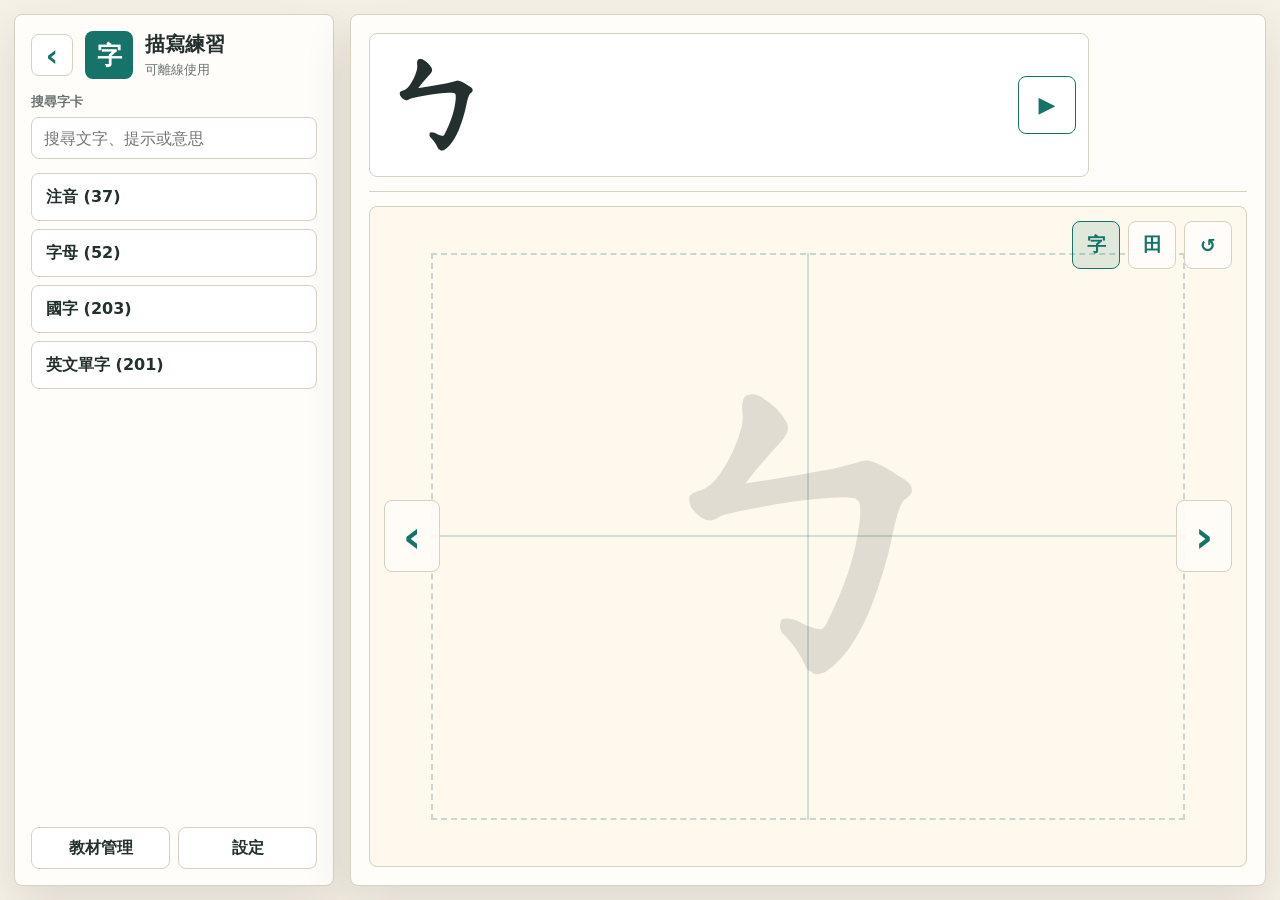
==== copybook/index.html @ 6b513272 "Add copybook stroke order support" ====
<!doctype html>
<html lang="zh-Hant">
  <head>
    <meta charset="UTF-8" />
    <meta name="viewport" content="width=device-width, initial-scale=1, viewport-fit=cover" />
    <meta name="theme-color" content="#f7f3ea" />
    <meta name="apple-mobile-web-app-capable" content="yes" />
    <meta name="apple-mobile-web-app-title" content="Bula Teach" />
    <title>描寫練習 - Bula Teach</title>
    <link rel="manifest" href="../manifest.webmanifest" />
    <link rel="apple-touch-icon" href="../apple-touch-icon.png" />
    <link rel="stylesheet" href="./copybook.css" />
  </head>
  <body>
    <main class="app-shell" id="traceApp">
      <aside class="sidebar" aria-label="字卡分類">
        <div class="brand sidebar-brand">
          <a class="back-button" href="../" aria-label="返回主選單">‹</a>
          <span class="brand-mark">字</span>
          <div>
            <h1>描寫練習</h1>
            <p id="offlineStatus">選擇字卡開始描紅</p>
          </div>
        </div>

        <div class="search-box">
          <label for="searchInput">搜尋字卡</label>
          <input id="searchInput" type="search" placeholder="搜尋文字、提示或意思" />
        </div>

        <nav class="category-list" id="categoryList" aria-label="字卡列表"></nav>

        <div class="sidebar-actions">
          <button class="secondary-button" id="manageButton" type="button">教材管理</button>
          <button class="secondary-button" id="settingsButton" type="button">設定</button>
        </div>
      </aside>

      <section class="workspace" aria-label="描寫練習">
        <header class="card-info">
          <div class="info-card">
            <div class="info-main">
              <h2 id="itemTitle">ㄅ</h2>
            </div>
            <div class="info-detail">
              <strong id="hintText">ㄅ</strong>
              <span id="meaningText">教育部注音發音</span>
            </div>
            <button class="play-button" id="speakButton" type="button" aria-label="播放發音">▶</button>
          </div>
        </header>

        <div class="trace-stage" id="traceStage">
          <div class="guide-lines" aria-hidden="true"></div>
          <div class="trace-text" id="traceText" aria-hidden="true">ㄅ</div>
          <canvas id="traceCanvas" aria-label="描寫區"></canvas>
          <button class="float-nav left" id="prevButton" type="button" aria-label="上一張">‹</button>
          <button class="float-nav right" id="nextButton" type="button" aria-label="下一張">›</button>
          <div class="float-tools" aria-label="描寫工具">
            <button class="float-tool" id="templateButton" type="button" aria-label="顯示或隱藏底稿" title="顯示或隱藏底稿">字</button>
            <button class="float-tool" id="gridButton" type="button" aria-label="切換格線密度" title="切換格線密度">田</button>
            <button class="float-tool" id="clearButton" type="button" aria-label="清除筆跡" title="清除筆跡">↺</button>
          </div>
        </div>
      </section>
    </main>

    <dialog class="modal" id="manageDialog">
      <div class="modal-head">
        <h2 id="formTitle">新增字卡</h2>
        <button class="icon-close" id="closeManageButton" type="button" aria-label="關閉">×</button>
      </div>
      <form class="lesson-form" id="lessonForm" autocomplete="off">
        <label class="field-row" for="customText">
          <span>描紅文字</span>
          <input id="customText" name="customText" type="text" maxlength="18" placeholder="字、注音或英文" required />
        </label>
        <div class="field-grid">
          <label for="customCategory">
            <span>分類</span>
            <select id="customCategory" name="customCategory">
              <option value="hanzi">國字</option>
              <option value="word">英文單字</option>
            </select>
          </label>
          <label for="customHint">
            <span id="customHintLabel">注音</span>
            <input id="customHint" name="customHint" type="text" maxlength="40" placeholder="例如 ㄨㄛˇ" />
          </label>
        </div>
        <div class="field-grid">
          <label class="hanzi-extra-field" for="customPinyin">
            <span>羅馬拼音</span>
            <input id="customPinyin" name="customPinyin" type="text" maxlength="40" placeholder="例如 wǒ" />
          </label>
          <label for="customMeaning">
            <span id="customMeaningLabel">意思</span>
            <input id="customMeaning" name="customMeaning" type="text" maxlength="40" placeholder="意思" />
          </label>
          <label for="customSpeak">
            <span>發音文字</span>
            <input id="customSpeak" name="customSpeak" type="text" maxlength="40" placeholder="留空使用描紅文字" />
          </label>
        </div>
        <div class="form-actions">
          <button class="primary-button" id="saveLessonButton" type="submit">新增</button>
          <button class="secondary-button is-hidden" id="cancelEditButton" type="button">取消編輯</button>
        </div>
      </form>
      <section class="backup-panel" aria-label="教材備份">
        <div>
          <strong>教材備份</strong>
          <p id="backupStatus">本機教材尚未匯出</p>
        </div>
        <div class="backup-actions">
          <button class="secondary-button" id="exportButton" type="button">匯出</button>
          <button class="secondary-button" id="importButton" type="button">匯入</button>
          <button class="secondary-button" id="resetDefaultsButton" type="button">載入預設</button>
          <input class="is-hidden" id="importFileInput" type="file" accept="application/json,.json" />
        </div>
      </section>
      <p class="modal-note">注音與字母為固定教材；這裡只管理國字與英文單字。</p>
      <div class="custom-list" id="customList" aria-label="可編輯字卡"></div>
    </dialog>

    <dialog class="modal small" id="settingsDialog">
      <div class="modal-head">
        <h2>設定</h2>
        <button class="icon-close" id="closeSettingsButton" type="button" aria-label="關閉">×</button>
      </div>
      <label class="switch-row">
        <span>
          <strong>切換字卡自動播放</strong>
          <small>點選字卡或按左右箭頭時自動念一次</small>
        </span>
        <input id="autoPlayToggle" type="checkbox" />
      </label>
    </dialog>

    <script src="../assets/vendor/hanzi-writer-3.7.2.min.js"></script>
    <script src="./copybook.js" type="module"></script>
  </body>
</html>
---- copybook/copybook.css ----
:root {
  color-scheme: light;
  --bg: #f6f1e7;
  --panel: #fffdfa;
  --ink: #23302e;
  --muted: #6b7471;
  --line: #d8d0c1;
  --accent: #15736a;
  --paper: #fff9ed;
  --shadow: 0 18px 48px rgba(48, 38, 24, 0.12);
}

* { box-sizing: border-box; }
html, body { height: 100%; }
body {
  margin: 0;
  overflow: hidden;
  background: var(--bg);
  color: var(--ink);
  font-family: ui-rounded, system-ui, -apple-system, BlinkMacSystemFont, "Segoe UI", sans-serif;
}
button, input, select { color: inherit; font: inherit; }
button { cursor: pointer; touch-action: manipulation; }

.home-screen {
  min-height: 100dvh;
  padding: max(18px, env(safe-area-inset-top)) max(18px, env(safe-area-inset-right)) max(18px, env(safe-area-inset-bottom)) max(18px, env(safe-area-inset-left));
}
.home-hero {
  display: grid;
  align-content: center;
  gap: 28px;
  min-height: calc(100dvh - 36px);
  max-width: 980px;
  margin: 0 auto;
}
.home-brand {
  justify-content: center;
  text-align: left;
}
.home-icon {
  width: 76px;
  height: 76px;
  border-radius: 18px;
  box-shadow: var(--shadow);
}
.home-brand h1 {
  font-size: clamp(34px, 6vw, 58px);
  line-height: 1;
}
.home-brand p {
  font-size: 16px;
}
.launcher-grid {
  display: grid;
  grid-template-columns: repeat(2, minmax(0, 1fr));
  gap: 18px;
}
.launcher-card {
  display: grid;
  grid-template-rows: minmax(190px, 1fr) auto;
  gap: 18px;
  min-height: 330px;
  padding: 22px;
  border: 1px solid var(--line);
  border-radius: 8px;
  background: var(--panel);
  color: var(--ink);
  text-align: left;
  text-decoration: none;
  box-shadow: var(--shadow);
}
.launcher-visual {
  position: relative;
  display: grid;
  place-items: center;
  overflow: hidden;
  border-radius: 8px;
  background: var(--paper);
}
.bpmf-mark {
  color: rgba(35, 48, 46, 0.22);
  font-family: "PingFang TC", "DFKai-SB", "BiauKai", serif;
  font-size: clamp(120px, 16vw, 190px);
  font-weight: 900;
  line-height: 1;
}
.trace-stroke {
  position: absolute;
  width: 46%;
  height: 16px;
  border-radius: 999px;
  background: var(--accent);
  transform: rotate(-42deg) translate(-4px, 12px);
  transform-origin: center;
}
.pen-mark {
  position: absolute;
  width: 22px;
  height: 94px;
  border-radius: 12px;
  background: #263331;
  transform: rotate(42deg) translate(48px, -12px);
}
.pen-mark::after {
  content: "";
  position: absolute;
  left: 3px;
  bottom: -14px;
  border-left: 8px solid transparent;
  border-right: 8px solid transparent;
  border-top: 18px solid #b8874b;
}
.math-visual {
  grid-template-columns: repeat(3, 1fr);
  gap: 10px;
  padding: 22px;
  background: #eef7f5;
}
.math-visual span {
  display: grid;
  place-items: center;
  aspect-ratio: 1;
  border: 1px solid rgba(21, 115, 106, 0.22);
  border-radius: 8px;
  background: #fff;
  color: var(--accent);
  font-size: clamp(34px, 6vw, 64px);
  font-weight: 900;
}
.launcher-copy {
  display: grid;
  gap: 7px;
}
.launcher-copy strong {
  font-size: 28px;
}
.launcher-copy small {
  color: var(--muted);
  font-size: 16px;
}
.sidebar-brand {
  display: grid;
  grid-template-columns: 42px 48px 1fr;
}
.back-button {
  display: grid;
  place-items: center;
  width: 42px;
  height: 42px;
  border: 1px solid var(--line);
  border-radius: 8px;
  background: #fff;
  color: var(--accent);
  font-size: 30px;
  font-weight: 900;
  text-decoration: none;
}

.app-shell {
  display: grid;
  grid-template-columns: 320px 1fr;
  gap: 16px;
  height: 100dvh;
  padding: max(14px, env(safe-area-inset-top)) max(14px, env(safe-area-inset-right)) max(14px, env(safe-area-inset-bottom)) max(14px, env(safe-area-inset-left));
}

.sidebar, .workspace {
  min-height: 0;
  border: 1px solid var(--line);
  border-radius: 8px;
  background: var(--panel);
  box-shadow: var(--shadow);
}

.sidebar {
  display: grid;
  grid-template-rows: auto auto minmax(0, 1fr) auto;
  gap: 14px;
  padding: 16px;
}

.brand { display: flex; align-items: center; gap: 12px; }
.brand-mark {
  display: grid;
  place-items: center;
  width: 48px;
  height: 48px;
  border-radius: 8px;
  background: var(--accent);
  color: #fff;
  font-family: "PingFang TC", "Noto Sans TC", serif;
  font-size: 25px;
  font-weight: 800;
}
h1, h2, p { margin: 0; }
h1 { font-size: 20px; }
.brand p, .info-detail span, .modal-note, .switch-row small { color: var(--muted); }
.brand p { margin-top: 3px; font-size: 13px; }

.search-box {
  display: grid;
  gap: 6px;
}
.search-box label {
  color: var(--muted);
  font-size: 13px;
  font-weight: 800;
}
.search-box input {
  width: 100%;
  min-height: 42px;
  padding: 0 12px;
  border: 1px solid var(--line);
  border-radius: 8px;
  background: #fff;
}

.category-list {
  display: grid;
  align-content: start;
  gap: 8px;
  min-height: 0;
  overflow: auto;
}
.category-section { display: grid; gap: 6px; }
.category-header {
  width: 100%;
  min-height: 48px;
  padding: 0 14px;
  border: 1px solid var(--line);
  border-radius: 8px;
  background: #fff;
  text-align: left;
  font-weight: 800;
}
.category-header.is-open { border-color: var(--accent); color: var(--accent); }
.category-items { display: grid; gap: 6px; padding-left: 10px; }
.card-row {
  display: grid;
  grid-template-columns: 58px 1fr;
  align-items: center;
  gap: 10px;
  min-height: 60px;
  padding: 9px 10px;
  border: 1px solid var(--line);
  border-radius: 8px;
  background: #fff;
  text-align: left;
}
.card-row.is-active { border-color: var(--accent); outline: 2px solid rgba(21, 115, 106, 0.14); }
.card-symbol {
  overflow: hidden;
  font-family: "PingFang TC", "DFKai-SB", "BiauKai", serif;
  font-size: 28px;
  line-height: 1.18;
  text-overflow: ellipsis;
  white-space: nowrap;
}
.card-symbol.letter, .card-symbol.word { font-family: Arial, Helvetica, sans-serif; font-size: 25px; font-weight: 800; line-height: 1.25; }
.card-copy { overflow: hidden; color: var(--muted); font-size: 14px; text-overflow: ellipsis; white-space: nowrap; }

.sidebar-actions { display: grid; grid-template-columns: 1fr 1fr; gap: 8px; }
.secondary-button, .primary-button, .play-button, .float-tool, .float-nav, .icon-close {
  border: 1px solid var(--line);
  border-radius: 8px;
  background: #fff;
}
.secondary-button { min-height: 42px; padding: 0 12px; font-weight: 800; }
.secondary-button.mini { min-height: 34px; padding: 0 10px; font-size: 13px; }
.secondary-button.danger { border-color: #c7928a; color: #9f3328; }
.primary-button { min-height: 42px; padding: 0 16px; border-color: var(--accent); background: var(--accent); color: #fff; font-weight: 800; }

.workspace {
  display: grid;
  grid-template-rows: minmax(148px, auto) minmax(0, 1fr);
  gap: 14px;
  padding: 18px;
}
.card-info {
  display: grid;
  align-items: center;
  min-height: 148px;
  padding-bottom: 14px;
  border-bottom: 1px solid var(--line);
}
.info-card {
  display: grid;
  grid-template-columns: minmax(150px, auto) minmax(180px, 1fr) 58px;
  align-items: center;
  gap: 12px;
  width: min(720px, 100%);
  padding: 12px;
  border: 1px solid var(--line);
  border-radius: 8px;
  background: #fff;
}
.info-main { min-width: 0; }
.info-main h2 {
  overflow: hidden;
  font-family: "PingFang TC", "Noto Sans TC", Arial, sans-serif;
  font-size: clamp(76px, 9vw, 112px);
  line-height: 1.05;
  text-overflow: ellipsis;
  white-space: nowrap;
}
.info-main h2.has-stroke-order {
  display: grid;
  place-items: center;
  width: clamp(86px, 10vw, 128px);
  height: clamp(86px, 10vw, 128px);
}
.hanzi-writer-target {
  display: block;
  width: 100%;
  height: 100%;
}
.hanzi-writer-target svg {
  display: block;
}
.info-detail { min-width: 0; }
.info-grid {
  display: grid;
  gap: 8px;
  min-width: 0;
}
.hanzi-info { grid-template-columns: repeat(2, minmax(0, 1fr)); }
.compact-info { grid-template-columns: minmax(120px, auto) minmax(0, 1fr); }
.single-info { grid-template-columns: minmax(120px, 220px); }
.empty-info { display: none; }
.info-field {
  display: grid;
  gap: 2px;
  min-width: 0;
  padding: 7px 9px;
  border: 1px solid rgba(216, 208, 193, 0.82);
  border-radius: 8px;
  background: #fffdfa;
}
.info-field.wide { grid-column: 1 / -1; }
.info-label {
  overflow: hidden;
  color: var(--muted);
  font-size: 12px;
  font-weight: 800;
  line-height: 1.1;
  text-overflow: ellipsis;
  white-space: nowrap;
}
.info-value {
  overflow: hidden;
  font-size: 20px;
  line-height: 1.24;
  text-overflow: ellipsis;
  white-space: nowrap;
}
.info-field.wide .info-value { font-size: 17px; }
.play-button { display: grid; place-items: center; width: 58px; height: 58px; border-color: var(--accent); color: var(--accent); font-size: 22px; font-weight: 900; }

.trace-stage {
  position: relative;
  display: grid;
  place-items: center;
  min-height: 0;
  overflow: hidden;
  border: 1px solid var(--line);
  border-radius: 8px;
  background: var(--paper);
}
.guide-lines {
  position: absolute;
  inset: 7%;
  border: 2px dashed rgba(21, 115, 106, 0.24);
}
.trace-stage[data-grid="2"] .guide-lines {
  background:
    linear-gradient(90deg, transparent calc(50% - 1px), rgba(21, 115, 106, 0.2) calc(50% - 1px), rgba(21, 115, 106, 0.2) calc(50% + 1px), transparent calc(50% + 1px)),
    linear-gradient(0deg, transparent calc(50% - 1px), rgba(21, 115, 106, 0.2) calc(50% - 1px), rgba(21, 115, 106, 0.2) calc(50% + 1px), transparent calc(50% + 1px));
}
.trace-stage[data-grid="4"] .guide-lines {
  background-image:
    linear-gradient(rgba(21, 115, 106, 0.16) 1px, transparent 1px),
    linear-gradient(90deg, rgba(21, 115, 106, 0.16) 1px, transparent 1px);
  background-size: 25% 25%;
}
.trace-stage[data-grid="16"] .guide-lines {
  background-image:
    linear-gradient(rgba(21, 115, 106, 0.12) 1px, transparent 1px),
    linear-gradient(90deg, rgba(21, 115, 106, 0.12) 1px, transparent 1px);
  background-size: 6.25% 6.25%;
}
.trace-text {
  position: absolute;
  max-width: 92%;
  color: rgba(35, 48, 46, 0.14);
  font-family: "PingFang TC", "DFKai-SB", "BiauKai", serif;
  font-size: clamp(120px, 38dvh, 380px);
  font-weight: 800;
  line-height: 1;
  text-align: center;
  white-space: nowrap;
  user-select: none;
  pointer-events: none;
}
.trace-text.letter, .trace-text.word { font-family: Arial, Helvetica, sans-serif; font-size: clamp(90px, 25dvh, 230px); line-height: 1.18; }
.trace-stage.template-hidden .trace-text { opacity: 0; }
#traceCanvas { position: absolute; inset: 0; width: 100%; height: 100%; touch-action: none; }
.float-nav {
  position: absolute;
  top: 50%;
  z-index: 3;
  display: grid;
  place-items: center;
  width: 56px;
  height: 72px;
  background: rgba(255, 253, 250, 0.9);
  color: var(--accent);
  font-size: 44px;
  font-weight: 600;
  transform: translateY(-50%);
}
.float-nav.left { left: 14px; }
.float-nav.right { right: 14px; }
.float-tools { position: absolute; top: 14px; right: 14px; z-index: 4; display: flex; gap: 8px; }
.float-tool { display: grid; place-items: center; width: 48px; height: 48px; background: rgba(255, 253, 250, 0.92); color: var(--accent); font-size: 19px; font-weight: 900; }
.float-tool.is-active { border-color: var(--accent); background: rgba(21, 115, 106, 0.13); }

.modal {
  width: min(720px, calc(100vw - 32px));
  max-height: calc(100dvh - 40px);
  overflow: auto;
  border: 1px solid var(--line);
  border-radius: 8px;
  background: var(--panel);
  color: var(--ink);
  box-shadow: var(--shadow);
}
.modal.small { width: min(460px, calc(100vw - 32px)); }
.modal::backdrop { background: rgba(22, 24, 22, 0.28); }
.modal-head { display: flex; align-items: center; justify-content: space-between; gap: 12px; margin-bottom: 14px; }
.modal-head h2 { font-size: 20px; }
.icon-close { width: 40px; height: 40px; font-size: 24px; }
.lesson-form { display: grid; gap: 10px; }
.field-row, .field-grid label { display: grid; gap: 5px; }
.field-grid { display: grid; grid-template-columns: 1fr 1fr; gap: 10px; }
.lesson-form span { color: var(--muted); font-size: 13px; font-weight: 800; }
.lesson-form input, .lesson-form select { min-height: 42px; padding: 0 10px; border: 1px solid var(--line); border-radius: 8px; background: #fff; }
.form-actions { display: flex; gap: 8px; }
.backup-panel {
  display: grid;
  grid-template-columns: 1fr auto;
  align-items: center;
  gap: 12px;
  margin-top: 14px;
  padding: 12px;
  border: 1px solid var(--line);
  border-radius: 8px;
  background: #fff;
}
.backup-panel p { margin-top: 3px; color: var(--muted); font-size: 13px; }
.backup-actions { display: flex; flex-wrap: wrap; gap: 8px; }
.modal-note { margin: 14px 0 8px; font-size: 13px; }
.custom-list { display: grid; gap: 8px; margin-top: 8px; }
.manage-row { display: grid; grid-template-columns: 1fr auto; align-items: center; gap: 10px; padding: 9px; border: 1px solid var(--line); border-radius: 8px; background: #fff; }
.manage-actions { display: flex; gap: 6px; }
.manage-info { display: grid; gap: 2px; min-width: 0; }
.manage-title { overflow: hidden; font-weight: 900; text-overflow: ellipsis; white-space: nowrap; }
.manage-meta { overflow: hidden; color: var(--muted); font-size: 13px; text-overflow: ellipsis; white-space: nowrap; }
.switch-row { display: flex; align-items: center; justify-content: space-between; gap: 12px; padding: 12px; border: 1px solid var(--line); border-radius: 8px; background: #fff; }
.switch-row span { display: grid; gap: 3px; }
.switch-row input { width: 24px; height: 24px; accent-color: var(--accent); }
.is-hidden { display: none !important; }

@media (max-width: 860px) {
  body { overflow: auto; }
  .launcher-grid { grid-template-columns: 1fr; }
  .launcher-card { min-height: 270px; }
  .app-shell { grid-template-columns: 1fr; grid-template-rows: auto minmax(560px, 1fr); height: auto; min-height: 100dvh; }
  .sidebar { max-height: 360px; }
  .info-card { grid-template-columns: minmax(0, 1fr) 58px; }
  .info-detail { grid-column: 1 / -1; grid-row: 2; }
  .compact-info, .hanzi-info, .single-info { grid-template-columns: 1fr; }
  .info-field.wide { grid-column: auto; }
}

@media (max-width: 560px) {
  .field-grid, .form-actions, .backup-panel { grid-template-columns: 1fr; flex-direction: column; }
  .backup-actions { display: grid; grid-template-columns: 1fr; }
  .float-nav { width: 44px; height: 60px; font-size: 34px; }
  .float-nav.left { left: 8px; }
  .float-nav.right { right: 8px; }
}
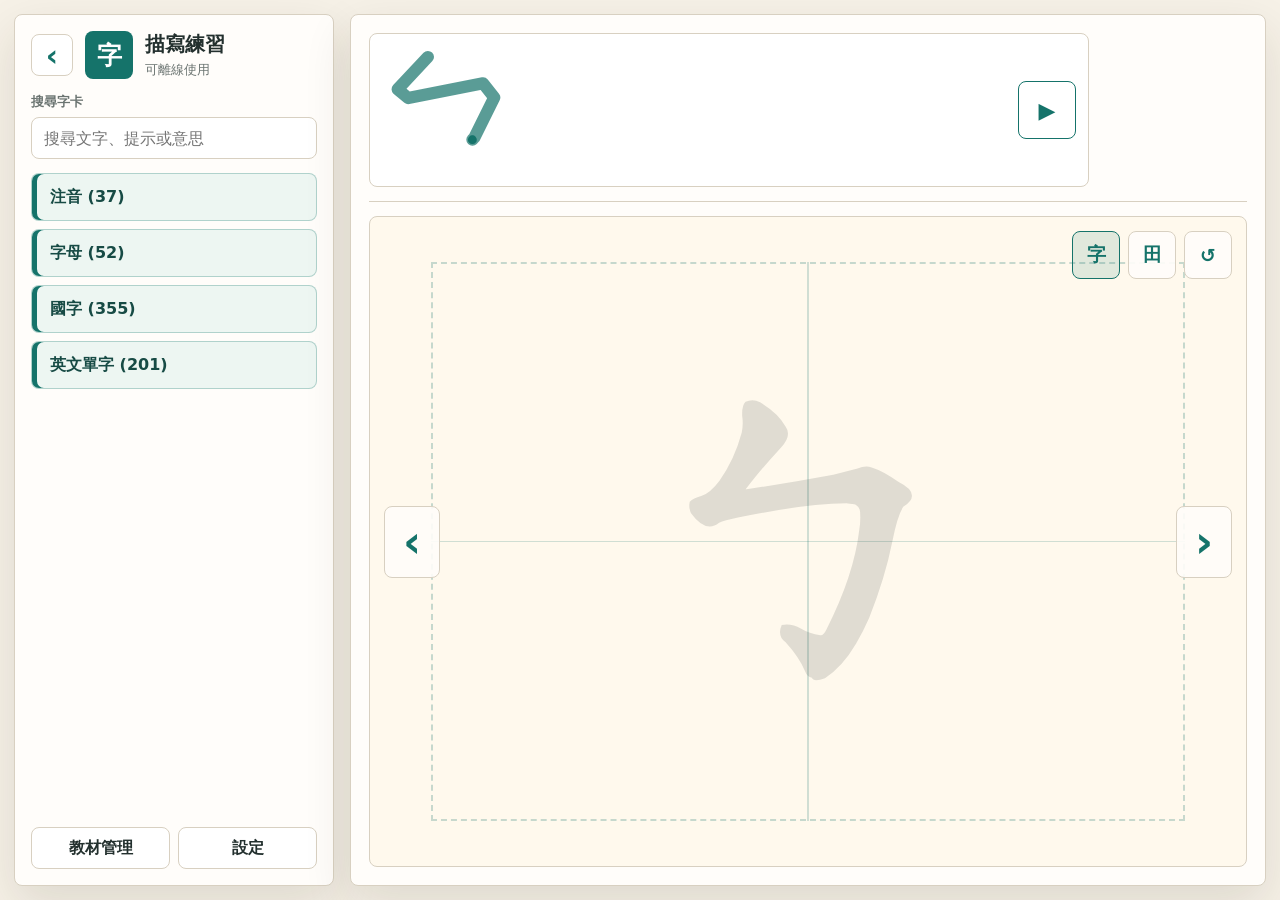
==== commit 6e6edfbf: "Update copybook lessons and bopomofo strokes" ====
--- a/copybook/index.html
+++ b/copybook/index.html
@@ -9,7 +9,7 @@
     <title>描寫練習 - Bula Teach</title>
     <link rel="manifest" href="../manifest.webmanifest" />
     <link rel="apple-touch-icon" href="../apple-touch-icon.png" />
-    <link rel="stylesheet" href="./copybook.css" />
+    <link rel="stylesheet" href="./copybook.css?v=59" />
   </head>
   <body>
     <main class="app-shell" id="traceApp">
@@ -138,6 +138,10 @@
     </dialog>
 
     <script src="../assets/vendor/hanzi-writer-3.7.2.min.js"></script>
-    <script src="./copybook.js" type="module"></script>
+    <script src="./lessons/bopomofo.js?v=59"></script>
+    <script src="./lessons/letters.js?v=59"></script>
+    <script src="./lessons/hanzi.js?v=59"></script>
+    <script src="./lessons/words.js?v=59"></script>
+    <script src="./copybook.js?v=59" type="module"></script>
   </body>
 </html>
--- a/copybook/copybook.css
+++ b/copybook/copybook.css
@@ -217,25 +217,49 @@
 }
 
 .category-list {
-  display: grid;
-  align-content: start;
+  display: flex;
+  flex-direction: column;
   gap: 8px;
   min-height: 0;
-  overflow: auto;
-}
-.category-section { display: grid; gap: 6px; }
+  overflow: hidden;
+}
+.category-section {
+  display: grid;
+  flex: 0 0 auto;
+  gap: 6px;
+  min-height: 0;
+}
+.category-section.is-open {
+  flex: 1 1 auto;
+  grid-template-rows: auto minmax(0, 1fr);
+}
 .category-header {
   width: 100%;
   min-height: 48px;
-  padding: 0 14px;
-  border: 1px solid var(--line);
-  border-radius: 8px;
-  background: #fff;
+  padding: 0 14px 0 18px;
+  border: 1px solid rgba(21, 115, 106, 0.28);
+  border-radius: 8px;
+  background: #edf6f2;
+  box-shadow: inset 5px 0 0 var(--accent);
+  color: #174b45;
   text-align: left;
-  font-weight: 800;
-}
-.category-header.is-open { border-color: var(--accent); color: var(--accent); }
-.category-items { display: grid; gap: 6px; padding-left: 10px; }
+  font-weight: 900;
+}
+.category-header.is-open {
+  border-color: #d6aa36;
+  background: var(--accent);
+  box-shadow: inset 5px 0 0 #f0c66a;
+  color: #fff;
+}
+.category-items {
+  display: grid;
+  align-content: start;
+  gap: 6px;
+  min-height: 0;
+  padding-left: 10px;
+  overflow: auto;
+  overscroll-behavior: contain;
+}
 .card-row {
   display: grid;
   grid-template-columns: 58px 1fr;
@@ -248,6 +272,7 @@
   background: #fff;
   text-align: left;
 }
+.card-row.word { grid-template-columns: minmax(50%, 1fr) minmax(0, 1fr); }
 .card-row.is-active { border-color: var(--accent); outline: 2px solid rgba(21, 115, 106, 0.14); }
 .card-symbol {
   overflow: hidden;
@@ -258,7 +283,7 @@
   white-space: nowrap;
 }
 .card-symbol.letter, .card-symbol.word { font-family: Arial, Helvetica, sans-serif; font-size: 25px; font-weight: 800; line-height: 1.25; }
-.card-copy { overflow: hidden; color: var(--muted); font-size: 14px; text-overflow: ellipsis; white-space: nowrap; }
+.card-copy { overflow: hidden; color: var(--muted); font-size: 14px; text-align: right; text-overflow: ellipsis; white-space: nowrap; }
 
 .sidebar-actions { display: grid; grid-template-columns: 1fr 1fr; gap: 8px; }
 .secondary-button, .primary-button, .play-button, .float-tool, .float-nav, .icon-close {
@@ -310,6 +335,37 @@
   width: clamp(86px, 10vw, 128px);
   height: clamp(86px, 10vw, 128px);
 }
+.info-main h2.has-bopomofo-stroke {
+  display: grid;
+  place-items: center;
+  width: clamp(86px, 10vw, 128px);
+  height: clamp(86px, 10vw, 128px);
+}
+.bopomofo-stroke-svg {
+  display: block;
+  width: 100%;
+  height: 100%;
+  overflow: visible;
+}
+.bopomofo-stroke-trail {
+  fill: none;
+  stroke: var(--accent);
+  stroke-linecap: round;
+  stroke-linejoin: round;
+  opacity: 0;
+}
+.bopomofo-stroke-track-path {
+  fill: none;
+  stroke: transparent;
+  pointer-events: none;
+}
+.bopomofo-stroke-pen {
+  fill: var(--accent);
+  opacity: 0;
+  filter: drop-shadow(0 0 8px rgba(21, 115, 106, 0.28));
+  transition: opacity 120ms ease;
+}
+.bopomofo-stroke-pen.is-active { opacity: 1; }
 .hanzi-writer-target {
   display: block;
   width: 100%;
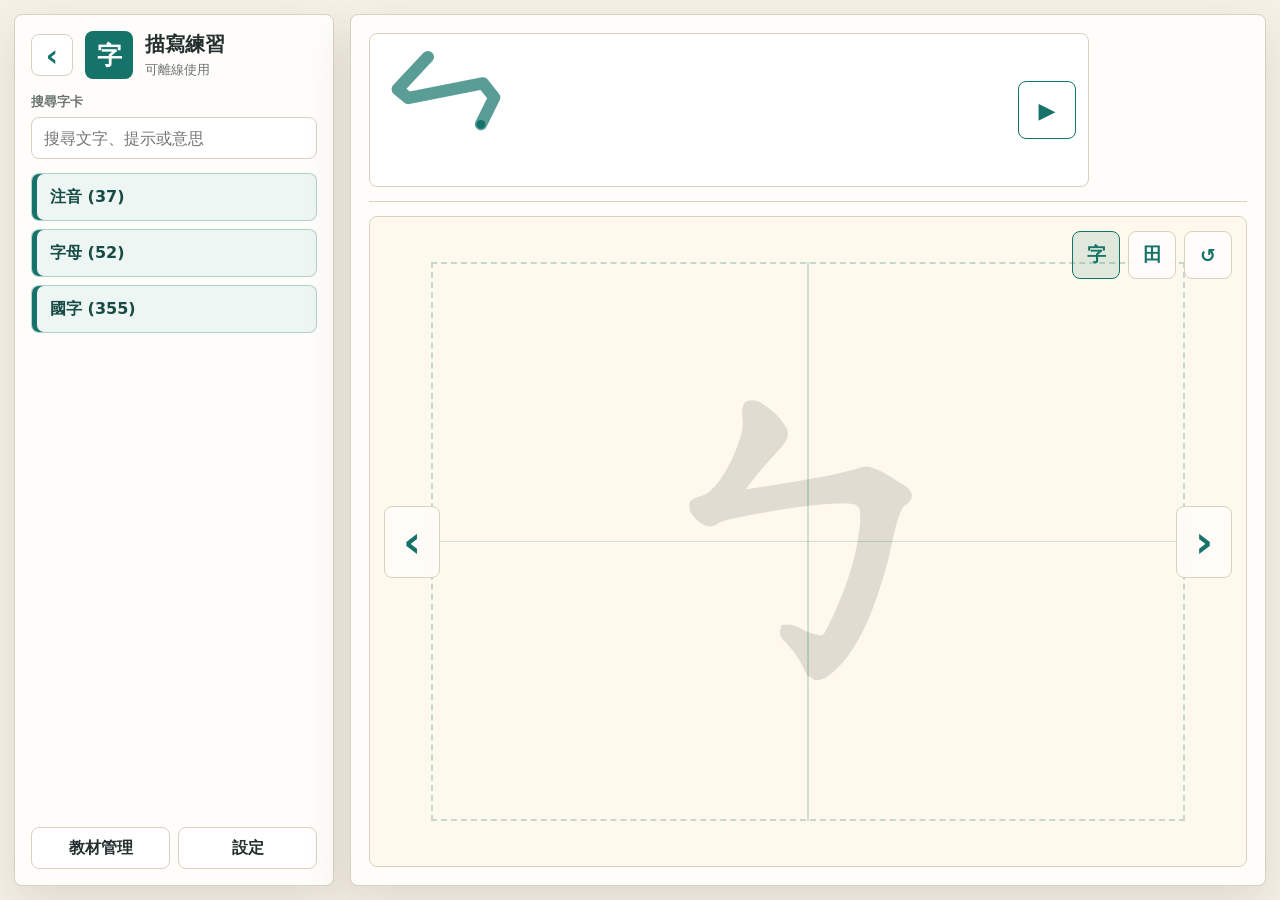
==== commit eb293aed: "feat: add standalone English flashcards" ====
--- a/copybook/index.html
+++ b/copybook/index.html
@@ -80,7 +80,6 @@
             <span>分類</span>
             <select id="customCategory" name="customCategory">
               <option value="hanzi">國字</option>
-              <option value="word">英文單字</option>
             </select>
           </label>
           <label for="customHint">
@@ -119,7 +118,7 @@
           <input class="is-hidden" id="importFileInput" type="file" accept="application/json,.json" />
         </div>
       </section>
-      <p class="modal-note">注音與字母為固定教材；這裡只管理國字與英文單字。</p>
+      <p class="modal-note">注音與字母為固定教材；這裡只管理國字。英文單字請到首頁的「英文圖卡」。</p>
       <div class="custom-list" id="customList" aria-label="可編輯字卡"></div>
     </dialog>
 
--- a/copybook/copybook.css
+++ b/copybook/copybook.css
@@ -18,6 +18,17 @@
   background: var(--bg);
   color: var(--ink);
   font-family: ui-rounded, system-ui, -apple-system, BlinkMacSystemFont, "Segoe UI", sans-serif;
+}
+
+body, body * {
+  -webkit-touch-callout: none;
+  -webkit-user-select: none;
+  user-select: none;
+}
+body input, body textarea, body select, body [contenteditable="true"] {
+  -webkit-touch-callout: default;
+  -webkit-user-select: text;
+  user-select: text;
 }
 button, input, select { color: inherit; font: inherit; }
 button { cursor: pointer; touch-action: manipulation; }
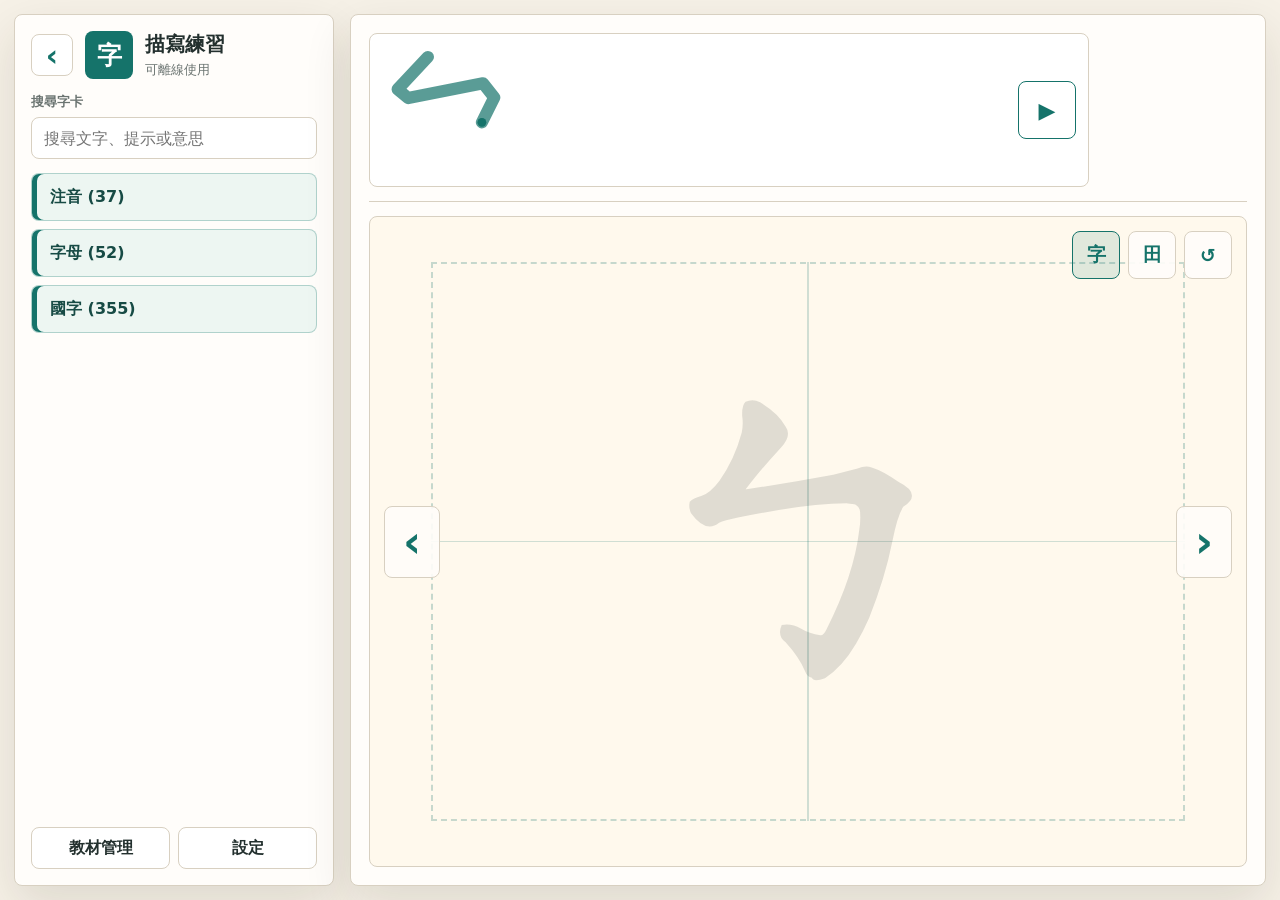
==== commit cd3ab76d: "Expand English flashcards for iPad" ====
--- a/copybook/index.html
+++ b/copybook/index.html
@@ -140,7 +140,7 @@
     <script src="./lessons/bopomofo.js?v=59"></script>
     <script src="./lessons/letters.js?v=59"></script>
     <script src="./lessons/hanzi.js?v=59"></script>
-    <script src="./lessons/words.js?v=59"></script>
-    <script src="./copybook.js?v=59" type="module"></script>
+    <script src="./lessons/words.js?v=60"></script>
+    <script src="./copybook.js?v=60" type="module"></script>
   </body>
 </html>
